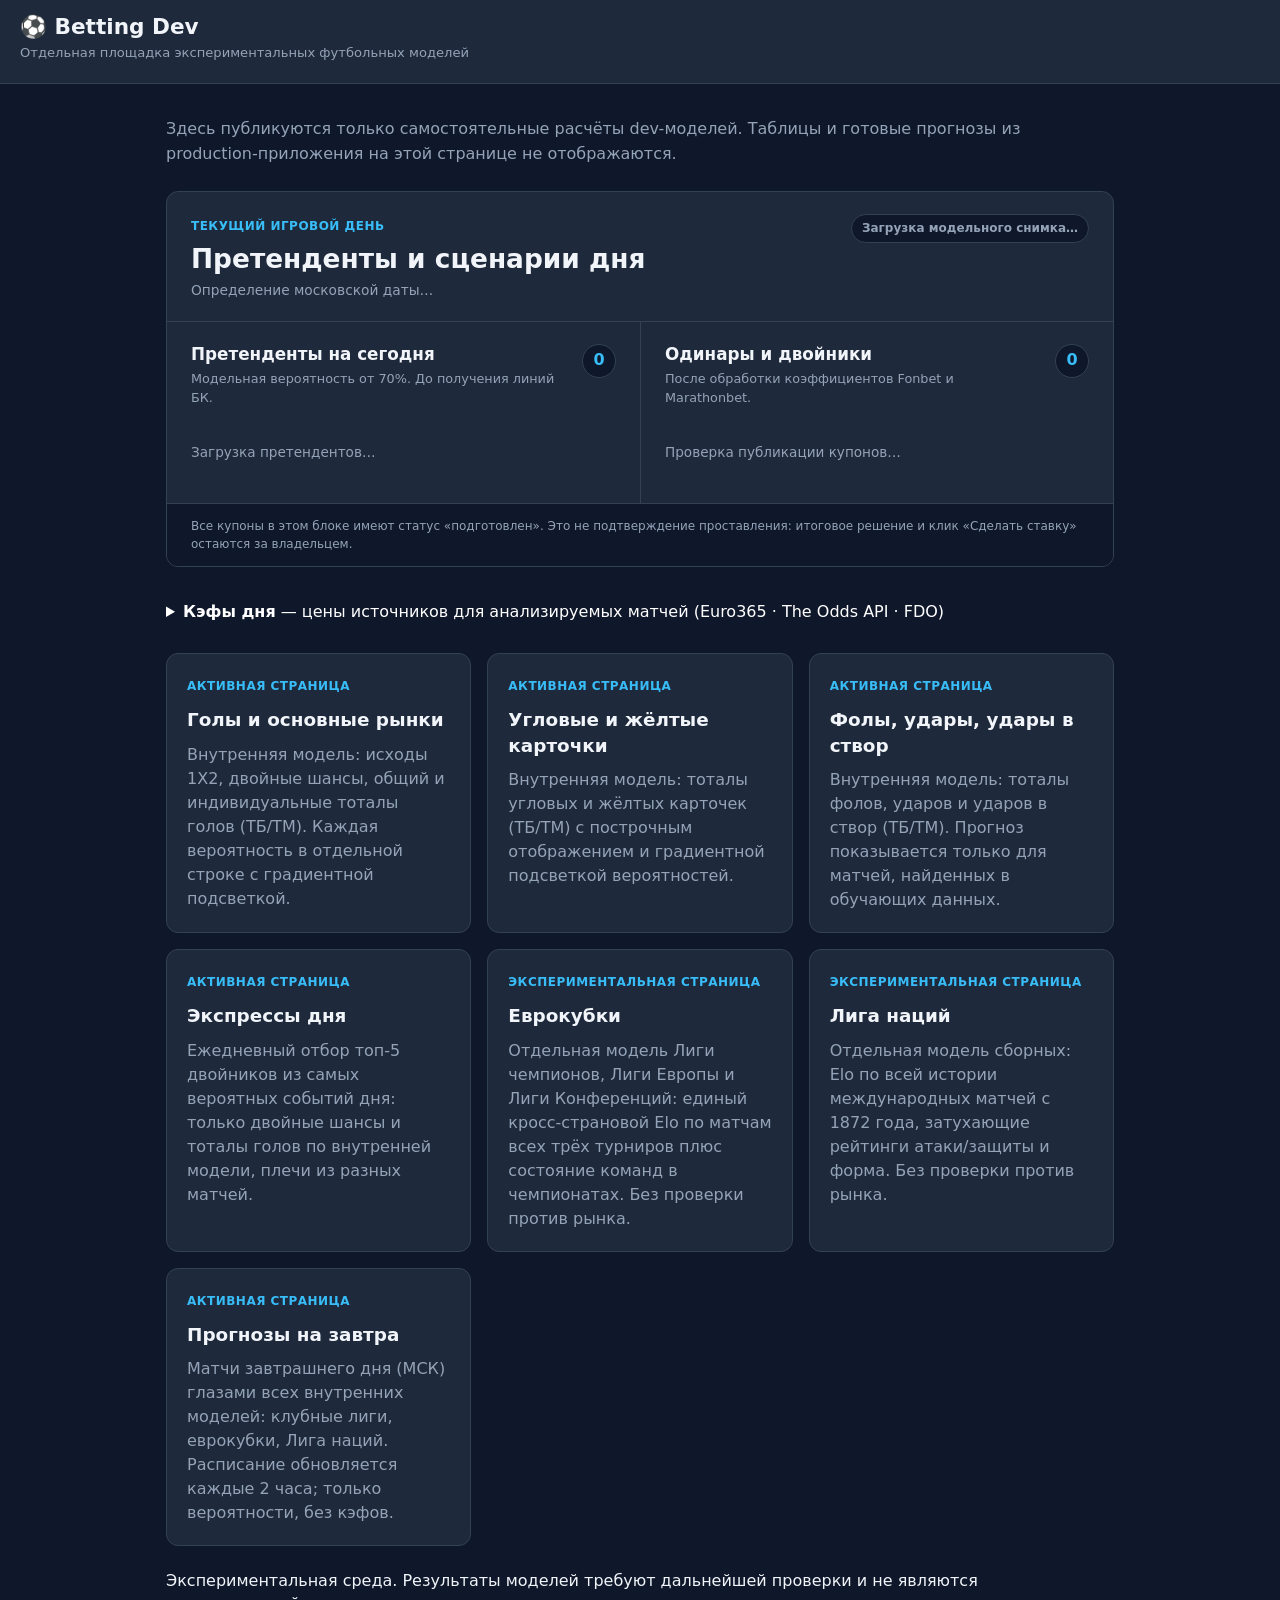
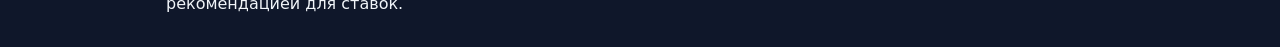
==== index.html @ be699c2d "feat: publish daily candidates and prepared coupons" ====
<!DOCTYPE html>
<html lang="ru">
<head>
  <meta charset="UTF-8" />
  <meta name="viewport" content="width=device-width, initial-scale=1.0" />
  <title>Betting Dev — экспериментальные модели</title>
  <link rel="icon" href="data:image/svg+xml,%3Csvg xmlns='http://www.w3.org/2000/svg' viewBox='0 0 64 64'%3E%3Crect width='64' height='64' rx='14' fill='%231e293b'/%3E%3Cpath d='M32 10 50 23 43 45H21L14 23Z' fill='none' stroke='%2338bdf8' stroke-width='5'/%3E%3Ccircle cx='32' cy='32' r='6' fill='%234ade80'/%3E%3C/svg%3E" />
  <link rel="stylesheet" href="styles.css" />
  <link rel="stylesheet" href="daily-board.css" />
  <style>
    .dev-home{max-width:980px;margin:32px auto;padding:0 16px}
    .dev-intro{color:var(--text-muted);line-height:1.6}
    .dev-grid{display:grid;grid-template-columns:repeat(auto-fit,minmax(260px,1fr));gap:16px;margin:24px 0}
    .dev-card{display:block;padding:20px;border:1px solid var(--border);border-radius:12px;background:var(--surface);color:var(--text);text-decoration:none}
    .dev-card:hover{border-color:var(--accent)}
    .dev-card h2{margin:0 0 10px;font-size:1.15rem}
    .dev-card p{margin:0;color:var(--text-muted);line-height:1.5}
    .dev-label{display:inline-block;margin-bottom:12px;font-size:.75rem;font-weight:700;letter-spacing:.04em;text-transform:uppercase;color:var(--accent)}
    .day-odds{margin:8px 0 24px;color:#fff}
    .day-odds summary{cursor:pointer;padding:6px 0;color:#fff}
    .day-odds .note{color:#fff;font-size:.88rem;line-height:1.5}
    .day-odds .wrap{overflow-x:auto;margin-top:10px}
    .day-odds .tbl{width:100%;min-width:760px;border-collapse:collapse;font-size:12px}
    .day-odds .tbl th{background:var(--surface-alt);color:#fff;padding:8px;text-align:left;white-space:normal;line-height:1.25}
    .day-odds .tbl td{background:var(--surface);color:#fff;border:1px solid var(--border);padding:8px;white-space:pre-line;overflow-wrap:anywhere}
    .day-odds .tbl td.probability-cell{padding:4px 6px;font-variant-numeric:tabular-nums;white-space:normal}
    .day-odds .tbl .probability-line{display:block;padding:2px 5px;margin:1px 0;border-radius:3px;line-height:1.35;white-space:nowrap}
  </style>
</head>
<body>
  <header class="app-header">
    <h1>⚽ Betting Dev</h1>
    <p class="subtitle">Отдельная площадка экспериментальных футбольных моделей</p>
  </header>
  <main class="dev-home">
    <p class="dev-intro">Здесь публикуются только самостоятельные расчёты dev-моделей. Таблицы и готовые прогнозы из production-приложения на этой странице не отображаются.</p>
    <section id="daily-board" class="daily-board" aria-labelledby="daily-board-title">
      <div class="daily-board__header">
        <div>
          <span class="dev-label">Текущий игровой день</span>
          <h2 id="daily-board-title">Претенденты и сценарии дня</h2>
          <p id="daily-board-date" class="daily-board__date">Определение московской даты…</p>
        </div>
        <span id="daily-board-status" class="daily-board__status is-loading" role="status">Загрузка модельного снимка…</span>
      </div>
      <div class="daily-board__grid">
        <section class="daily-panel" aria-labelledby="daily-candidates-title">
          <div class="daily-panel__header">
            <div>
              <h3 id="daily-candidates-title">Претенденты на сегодня</h3>
              <p>Модельная вероятность от 70%. До получения линий БК.</p>
            </div>
            <span class="daily-panel__count" aria-label="Количество претендентов"><strong id="daily-candidates-count">0</strong></span>
          </div>
          <p id="daily-candidates-empty" class="daily-empty">Загрузка претендентов…</p>
          <div id="daily-candidates-list" class="daily-list" tabindex="0" role="region" aria-label="Список претендентов текущего дня" hidden></div>
        </section>
        <section class="daily-panel" aria-labelledby="daily-coupons-title">
          <div class="daily-panel__header">
            <div>
              <h3 id="daily-coupons-title">Одинары и двойники</h3>
              <p>После обработки коэффициентов Fonbet и Marathonbet.</p>
            </div>
            <span class="daily-panel__count" aria-label="Количество подготовленных купонов"><strong id="daily-coupons-count">0</strong></span>
          </div>
          <p id="daily-coupons-empty" class="daily-empty">Проверка публикации купонов…</p>
          <p id="daily-coupons-warning" class="daily-warning" role="alert" hidden></p>
          <div id="daily-coupons-list" class="daily-list" tabindex="0" role="region" aria-label="Подготовленные одинары и двойники" hidden></div>
        </section>
      </div>
      <p class="daily-board__note">Все купоны в этом блоке имеют статус «подготовлен». Это не подтверждение проставления: итоговое решение и клик «Сделать ставку» остаются за владельцем.</p>
    </section>
    <details id="day-odds-block" class="day-odds"><summary><strong>Кэфы дня</strong> — цены источников для анализируемых матчей (Euro365 · The Odds API · FDO)</summary>
    <p class="note"><span id="day-odds-status">Загрузка кэфов…</span> <span id="day-odds-count"></span><br>E365 — текущая интрадей-цена одного букмекера Euro365 (1X2 · Х · П2, двойные шансы, тоталы ТБ/ТМ); TOA — лучшая цена (Max) The Odds API по европейским букмекерам (только тоталы, только клубные лиги дня; консенсус Avg — в подсказке по наведению); FDO — консенсус открытия рынка football-data.co.uk (Avg), справочно: снимок после открытия, цены могли уйти. Показаны только основные линии тоталов (1.5 / 2.5 / 3.5). Цены справочные: в расчёт вероятностей модели они не входят. Матч без единой цены не показывается.</p>
    <div class="wrap"><table class="tbl"><thead><tr><th>Время МСК</th><th>Турнир</th><th>Матч</th><th>1X2</th><th>Двойные шансы (E365)</th><th>Тоталы ТБ/ТМ</th></tr></thead><tbody id="day-odds-rows"></tbody></table></div><p id="day-odds-empty" class="note" hidden>Сегодня нет анализируемых матчей с доступными кэфами.</p>
    </details>
    <div class="dev-grid">
      <a class="dev-card" href="./goals-model.html">
        <span class="dev-label">Активная страница</span>
        <h2>Голы и основные рынки</h2>
        <p>Внутренняя модель: исходы 1X2, двойные шансы, общий и индивидуальные тоталы голов (ТБ/ТМ). Каждая вероятность в отдельной строке с градиентной подсветкой.</p>
      </a>
      <a class="dev-card" href="./model-v1.html">
        <span class="dev-label">Активная страница</span>
        <h2>Угловые и жёлтые карточки</h2>
        <p>Внутренняя модель: тоталы угловых и жёлтых карточек (ТБ/ТМ) с построчным отображением и градиентной подсветкой вероятностей.</p>
      </a>
      <a class="dev-card" href="./stats-model.html">
        <span class="dev-label">Активная страница</span>
        <h2>Фолы, удары, удары в створ</h2>
        <p>Внутренняя модель: тоталы фолов, ударов и ударов в створ (ТБ/ТМ). Прогноз показывается только для матчей, найденных в обучающих данных.</p>
      </a>
      <a class="dev-card" href="./express-model.html">
        <span class="dev-label">Активная страница</span>
        <h2>Экспрессы дня</h2>
        <p>Ежедневный отбор топ-5 двойников из самых вероятных событий дня: только двойные шансы и тоталы голов по внутренней модели, плечи из разных матчей.</p>
      </a>
      <a class="dev-card" href="./euro-model.html">
        <span class="dev-label">Экспериментальная страница</span>
        <h2>Еврокубки</h2>
        <p>Отдельная модель Лиги чемпионов, Лиги Европы и Лиги Конференций: единый кросс-страновой Elo по матчам всех трёх турниров плюс состояние команд в чемпионатах. Без проверки против рынка.</p>
      </a>
      <a class="dev-card" href="./nt-model.html">
        <span class="dev-label">Экспериментальная страница</span>
        <h2>Лига наций</h2>
        <p>Отдельная модель сборных: Elo по всей истории международных матчей с 1872 года, затухающие рейтинги атаки/защиты и форма. Без проверки против рынка.</p>
      </a>
      <a class="dev-card" href="./tomorrow-model.html">
        <span class="dev-label">Активная страница</span>
        <h2>Прогнозы на завтра</h2>
        <p>Матчи завтрашнего дня (МСК) глазами всех внутренних моделей: клубные лиги, еврокубки, Лига наций. Расписание обновляется каждые 2 часа; только вероятности, без кэфов.</p>
      </a>
    </div>
    <p class="markets-note">Экспериментальная среда. Результаты моделей требуют дальнейшей проверки и не являются рекомендацией для ставок.</p>
  </main>
  <script src="goals-internal-model.js"></script>
  <script src="internal-model.js"></script>
  <script src="stats-internal-model.js"></script>
  <script src="nt-internal-model.js"></script>
  <script src="euro-internal-model.js"></script>
  <script src="express-model.js"></script>
  <script src="day-odds.js"></script>
  <script src="daily-board.js"></script>
</body>
</html>
---- styles.css ----
:root {
    --bg: #0f172a;
    --surface: #1e293b;
    --surface-alt: #334155;
    --text: #f1f5f9;
    --text-muted: #94a3b8;
    --accent: #38bdf8;
    --accent-hover: #0ea5e9;
    --success: #4ade80;
    --warning: #fbbf24;
    --danger: #f87171;
    --border: #334155;
    --radius: 10px;
}

* {
    margin: 0;
    padding: 0;
    box-sizing: border-box;
}

body {
    font-family: 'Segoe UI', system-ui, -apple-system, sans-serif;
    background: var(--bg);
    color: var(--text);
    line-height: 1.4;
    min-height: 100vh;
}

.app-header {
    background: var(--surface);
    padding: 12px 20px;
    border-bottom: 1px solid var(--border);
    position: relative;
    z-index: 10;
}

.app-header h1 {
    font-size: 1.35rem;
    margin-bottom: 2px;
}

.subtitle {
    color: var(--text-muted);
    font-size: 0.82rem;
    margin-bottom: 8px;
}

.status-bar {
    display: flex;
    align-items: center;
    gap: 8px;
    flex-wrap: wrap;
}

.status-badge {
    padding: 3px 10px;
    border-radius: 999px;
    font-size: 0.75rem;
    font-weight: 600;
    background: var(--surface-alt);
    color: var(--text-muted);
}

.status-badge.ok {
    background: rgba(74, 222, 128, 0.15);
    color: var(--success);
}

.status-badge.error {
    background: rgba(248, 113, 113, 0.15);
    color: var(--danger);
}

.refresh-btn {
    margin-left: auto;
    padding: 6px 14px;
    background: var(--accent);
    color: #0f172a;
    border: none;
    border-radius: 8px;
    font-weight: 600;
    cursor: pointer;
    transition: background 0.2s;
}

.refresh-btn:hover { background: var(--accent-hover); }
.refresh-btn:disabled { opacity: 0.6; cursor: wait; }

main {
    width: 100%;
    max-width: none;
    margin: 0 auto;
    padding: 12px 16px;
}

.loading {
    display: flex;
    flex-direction: column;
    align-items: center;
    padding: 3rem;
    gap: 1rem;
}

.spinner {
    width: 40px;
    height: 40px;
    border: 4px solid var(--surface-alt);
    border-top-color: var(--accent);
    border-radius: 50%;
    animation: spin 0.8s linear infinite;
}

@keyframes spin { to { transform: rotate(360deg); } }

.error-container {
    background: rgba(248, 113, 113, 0.1);
    border: 1px solid var(--danger);
    border-radius: var(--radius);
    padding: 10px 14px;
    margin-bottom: 12px;
    color: var(--danger);
}

.table-wrapper {
    width: 100%;
    max-width: 100%;
    /* Avoid creating an overflow scroll container: it prevents sticky table headers
       from following the page scroll in several browsers. */
    overflow: visible;
    border-radius: 8px;
    border: 1px solid var(--border);
}

table {
    width: 100%;
    table-layout: fixed;
    border-collapse: collapse;
    background: var(--surface);
    font-size: 12px;
}

/* Column proportions for the 11 visible columns. */
th:nth-child(1), td:nth-child(1) { width: 9%; }
th:nth-child(2), td:nth-child(2) { width: 8%; }
th:nth-child(3), td:nth-child(3) { width: 8%; }
th:nth-child(4), td:nth-child(4) { width: 8%; }
th:nth-child(5), td:nth-child(5) { width: 15%; }
th:nth-child(6), td:nth-child(6) { width: 8%; }
th:nth-child(7), td:nth-child(7) { width: 8%; }
th:nth-child(8), td:nth-child(8) { width: 8%; }
th:nth-child(9), td:nth-child(9) { width: 8%; }
th:nth-child(10), td:nth-child(10) { width: 8%; }
th:nth-child(11), td:nth-child(11) { width: 12%; }

thead { background: var(--surface-alt); }

th {
    position: sticky;
    top: 0;
    z-index: 5;
    background: var(--surface-alt);
    padding: 8px 7px;
    text-align: left;
    font-weight: 600;
    color: var(--text-muted);
    white-space: nowrap;
    overflow-wrap: normal;
    cursor: pointer;
    user-select: none;
    line-height: 1.2;
}

th:hover { color: var(--text); }
th[data-sort]::after { content: ' ↕'; opacity: 0.4; }

td {
    padding: 7px;
    border-top: 1px solid var(--border);
    white-space: normal;
    overflow-wrap: anywhere;
    vertical-align: top;
    line-height: 1.25;
}

tbody tr:hover { background: rgba(56, 189, 248, 0.05); }

.prediction-cell {
    font-weight: 600;
    color: var(--accent);
    font-variant-numeric: tabular-nums;
}

.source-cell {
    font-size: 11px;
    color: var(--text-muted);
}

.empty-state {
    text-align: center;
    padding: 2rem;
    color: var(--text-muted);
}

.hidden { display: none !important; }

footer {
    text-align: center;
    padding: 12px;
    color: var(--text-muted);
    font-size: 0.8rem;
}

footer a { color: var(--accent); text-decoration: none; }

@media (min-width: 1500px) {
    table { font-size: 13px; }
    th, td { padding: 8px 9px; }
}

@media (max-width: 1100px) {
    main { padding: 8px; }
    table { font-size: 11px; }
    th, td { padding: 5px 4px; }
}

@media (max-width: 700px) {
    .app-header { padding: 10px; }
    .app-header h1 { font-size: 1.1rem; }
    main { padding: 6px; }
    table { font-size: 10px; }
    th, td { padding: 4px 3px; }
    th[data-sort]::after { content: ''; }
}


/* Row background is set from the strongest probability in JavaScript. */
tbody tr.high-probability-row {
    transition: background-color 160ms ease;
}

tbody tr.high-probability-row td {
    color: inherit;
    border-top-color: rgba(20, 83, 45, 0.2);
}

tbody tr.high-probability-row .prediction-cell,
tbody tr.high-probability-row .source-cell {
    color: inherit;
}

tbody tr.high-probability-row:hover {
    filter: brightness(0.96);
}

.result-cell {
    font-weight: 700;
    white-space: nowrap;
    overflow-wrap: normal;
    font-variant-numeric: tabular-nums;
}

.source-filter-bar {
    display: flex;
    align-items: center;
    gap: 8px;
    flex-wrap: wrap;
    margin: 0 0 10px;
}

.source-filter-btn {
    border: 1px solid var(--border);
    border-radius: 8px;
    padding: 8px 14px;
    background: var(--surface);
    color: var(--text);
    font: inherit;
    font-weight: 600;
    cursor: pointer;
    transition: background 0.15s ease, border-color 0.15s ease;
}

.source-filter-btn:hover {
    border-color: var(--accent);
}

.source-filter-btn.active {
    background: var(--accent);
    border-color: var(--accent);
    color: #0f172a;
}

@media (max-width: 700px) {
    .source-filter-bar { gap: 6px; }
    .source-filter-btn { padding: 7px 10px; font-size: 11px; }
}


/* Make all text in the forecast table black for readability. */
table,
table td,
table .prediction-cell,
table .source-cell,
tbody tr.high-probability-row td,
tbody tr.high-probability-row .prediction-cell,
tbody tr.high-probability-row .source-cell {
    color: #000 !important;
}

/* Keep table header text white. */
table th,
table th:hover {
    color: #fff !important;
}
---- daily-board.css ----
.daily-board {
    margin: 24px 0 28px;
    overflow: hidden;
    border: 1px solid var(--border);
    border-radius: 12px;
    background: var(--surface);
}

.daily-board [hidden] {
    display: none !important;
}

.daily-board__header {
    display: flex;
    align-items: flex-start;
    justify-content: space-between;
    gap: 20px;
    padding: 22px 24px 20px;
    border-bottom: 1px solid var(--border);
}

.daily-board__header .dev-label {
    margin-bottom: 8px;
}

.daily-board__header h2 {
    font-size: clamp(1.25rem, 2.5vw, 1.65rem);
    line-height: 1.2;
}

.daily-board__date {
    margin-top: 7px;
    color: var(--text-muted);
    font-size: 0.86rem;
}

.daily-board__status {
    flex: 0 0 auto;
    padding: 5px 10px;
    border: 1px solid var(--border);
    border-radius: 999px;
    color: var(--text-muted);
    background: var(--bg);
    font-size: 0.75rem;
    font-weight: 600;
    white-space: nowrap;
}

.daily-board__status.is-ready {
    border-color: rgba(74, 222, 128, 0.35);
    color: var(--success);
}

.daily-board__status.is-warning {
    border-color: rgba(251, 191, 36, 0.4);
    color: var(--warning);
}

.daily-board__grid {
    display: grid;
    grid-template-columns: repeat(2, minmax(0, 1fr));
}

.daily-panel {
    min-width: 0;
    padding: 22px 24px 24px;
}

.daily-panel + .daily-panel {
    border-left: 1px solid var(--border);
}

.daily-panel__header {
    display: flex;
    align-items: flex-start;
    justify-content: space-between;
    gap: 16px;
    min-height: 66px;
    margin-bottom: 16px;
}

.daily-panel__header h3 {
    font-size: 1.05rem;
    line-height: 1.3;
}

.daily-panel__header p {
    margin-top: 5px;
    color: var(--text-muted);
    font-size: 0.8rem;
    line-height: 1.45;
}

.daily-panel__count {
    display: grid;
    place-items: center;
    flex: 0 0 34px;
    height: 34px;
    border: 1px solid var(--border);
    border-radius: 50%;
    color: var(--accent);
    background: var(--bg);
    font-variant-numeric: tabular-nums;
}

.daily-list {
    display: grid;
    gap: 0;
    max-height: 560px;
    overflow-y: auto;
    overscroll-behavior: contain;
    scrollbar-color: var(--surface-alt) transparent;
}

.daily-list:focus-visible {
    outline: 2px solid var(--accent);
    outline-offset: 4px;
}

.daily-row {
    padding: 15px 2px;
    border-top: 1px solid var(--border);
}

.daily-row:first-child {
    padding-top: 4px;
    border-top: 0;
}

.daily-row__meta,
.coupon__header,
.coupon-leg__heading {
    display: flex;
    align-items: baseline;
    justify-content: space-between;
    gap: 12px;
}

.daily-row__meta {
    color: var(--text-muted);
    font-size: 0.73rem;
}

.daily-row__meta span {
    color: var(--accent);
    font-weight: 600;
}

.daily-row__match {
    margin-top: 7px;
    font-size: 0.94rem;
    line-height: 1.35;
    overflow-wrap: anywhere;
}

.daily-row__league {
    margin-top: 3px;
    color: var(--text-muted);
    font-size: 0.75rem;
    overflow-wrap: anywhere;
}

.daily-row__market,
.coupon__metrics {
    display: flex;
    align-items: center;
    flex-wrap: wrap;
    gap: 8px 16px;
    margin-top: 11px;
}

.daily-row__market > strong {
    margin-right: auto;
    color: var(--text);
    font-size: 0.9rem;
}

.daily-metric {
    display: inline-flex;
    align-items: baseline;
    gap: 5px;
    font-variant-numeric: tabular-nums;
    white-space: nowrap;
}

.daily-metric__label {
    color: var(--text-muted);
    font-size: 0.7rem;
}

.daily-metric strong {
    color: var(--text);
    font-size: 0.82rem;
}

.daily-row__status {
    margin-top: 9px;
    color: var(--text-muted);
    font-size: 0.7rem;
}

.daily-empty,
.daily-warning {
    padding: 16px 0;
    color: var(--text-muted);
    font-size: 0.85rem;
    line-height: 1.55;
}

.daily-warning {
    padding: 10px 12px;
    border-left: 2px solid var(--warning);
    color: var(--warning);
    background: rgba(251, 191, 36, 0.06);
}

.daily-board__note {
    padding: 13px 24px;
    border-top: 1px solid var(--border);
    color: var(--text-muted);
    background: var(--bg);
    font-size: 0.75rem;
    line-height: 1.5;
}

.coupon {
    padding: 16px 0 18px;
    border-top: 1px solid var(--border);
}

.coupon:first-child {
    padding-top: 2px;
    border-top: 0;
}

.coupon__header h4 {
    font-size: 0.98rem;
}

.coupon__status {
    color: var(--warning);
    font-size: 0.7rem;
    font-weight: 600;
    text-align: right;
}

.coupon__metrics {
    padding-bottom: 12px;
    border-bottom: 1px dashed var(--border);
}

.coupon-legs {
    list-style: none;
}

.coupon-leg {
    padding-top: 13px;
}

.coupon-leg__heading strong,
.coupon-leg__heading span {
    font-size: 0.82rem;
    overflow-wrap: anywhere;
}

.coupon-leg__heading span {
    flex: 0 0 auto;
    color: var(--accent);
}

.coupon-leg__meta {
    margin-top: 4px;
    color: var(--text-muted);
    font-size: 0.72rem;
}

.coupon-leg .daily-row__market {
    margin-top: 7px;
}

@media (max-width: 760px) {
    .daily-board__header {
        display: block;
        padding: 18px;
    }

    .daily-board__status {
        display: inline-block;
        margin-top: 14px;
        white-space: normal;
    }

    .daily-board__grid {
        grid-template-columns: minmax(0, 1fr);
    }

    .daily-panel {
        padding: 18px;
    }

    .daily-panel + .daily-panel {
        border-top: 1px solid var(--border);
        border-left: 0;
    }

    .daily-panel__header {
        min-height: 0;
    }

    .daily-list {
        max-height: 480px;
    }

    .daily-board__note {
        padding: 13px 18px;
    }
}

@media (max-width: 390px) {
    .daily-row__market > strong {
        flex-basis: 100%;
    }

    .coupon__header,
    .coupon-leg__heading {
        align-items: flex-start;
        flex-direction: column;
        gap: 5px;
    }

    .coupon__status {
        text-align: left;
    }
}
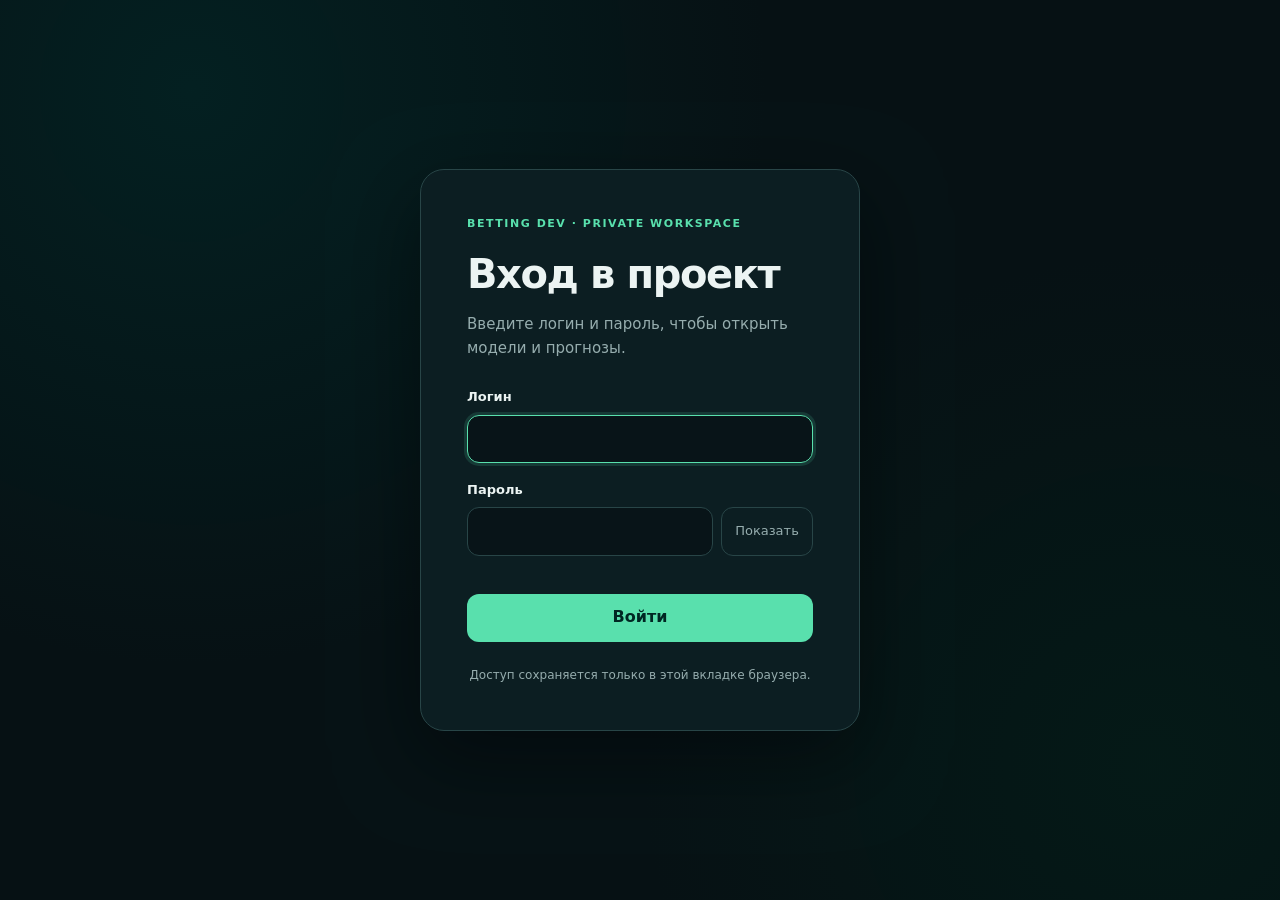
==== commit 9f654453: "feat: protect dashboard and tournament pages" ====
--- a/index.html
+++ b/index.html
@@ -3,6 +3,9 @@
 <head>
   <meta charset="UTF-8" />
   <meta name="viewport" content="width=device-width, initial-scale=1.0" />
+  <script>document.documentElement.classList.add('access-pending');</script>
+  <script src="access-gate.js"></script>
+  <link rel="stylesheet" href="access-gate.css" />
   <title>Betting Dev — экспериментальные модели</title>
   <link rel="icon" href="data:image/svg+xml,%3Csvg xmlns='http://www.w3.org/2000/svg' viewBox='0 0 64 64'%3E%3Crect width='64' height='64' rx='14' fill='%231e293b'/%3E%3Cpath d='M32 10 50 23 43 45H21L14 23Z' fill='none' stroke='%2338bdf8' stroke-width='5'/%3E%3Ccircle cx='32' cy='32' r='6' fill='%234ade80'/%3E%3C/svg%3E" />
   <link rel="stylesheet" href="styles.css" />
--- a/access-gate.css
+++ b/access-gate.css
@@ -0,0 +1,207 @@
+:root {
+  --access-bg: oklch(0.17 0.018 215);
+  --access-card: oklch(0.22 0.025 215);
+  --access-line: oklch(0.37 0.035 200);
+  --access-text: oklch(0.96 0.008 190);
+  --access-muted: oklch(0.73 0.025 200);
+  --access-accent: oklch(0.82 0.14 165);
+  --access-accent-dark: oklch(0.24 0.055 185);
+  --access-error: oklch(0.76 0.15 25);
+}
+
+html.access-pending body > :not(.access-gate),
+html.access-locked body > :not(.access-gate) {
+  display: none !important;
+}
+
+html.access-locked body {
+  overflow: hidden;
+}
+
+.access-gate {
+  position: fixed;
+  inset: 0;
+  z-index: 100;
+  display: grid;
+  place-items: center;
+  min-height: 100dvh;
+  padding: 24px;
+  overflow-y: auto;
+  color: var(--access-text);
+  background:
+    radial-gradient(circle at 15% 10%, oklch(0.32 0.07 190 / 0.34), transparent 36rem),
+    radial-gradient(circle at 90% 85%, oklch(0.3 0.09 165 / 0.2), transparent 32rem),
+    var(--access-bg);
+  font-family: Inter, ui-sans-serif, system-ui, -apple-system, BlinkMacSystemFont, "Segoe UI", sans-serif;
+}
+
+.access-card {
+  width: min(100%, 440px);
+  padding: clamp(28px, 5vw, 46px);
+  border: 1px solid var(--access-line);
+  border-radius: 24px;
+  background: var(--access-card);
+  box-shadow: 0 28px 80px oklch(0.08 0.02 220 / 0.46);
+}
+
+.access-kicker {
+  margin: 0 0 22px;
+  color: var(--access-accent);
+  font-size: 11px;
+  font-weight: 750;
+  letter-spacing: 0.14em;
+}
+
+.access-card h1 {
+  margin: 0;
+  font-size: clamp(30px, 7vw, 40px);
+  line-height: 1.08;
+  letter-spacing: -0.035em;
+}
+
+.access-description {
+  margin: 16px 0 28px;
+  color: var(--access-muted);
+  font-size: 15px;
+  line-height: 1.6;
+}
+
+.access-label {
+  display: block;
+  margin: 18px 0 8px;
+  font-size: 13px;
+  font-weight: 650;
+}
+
+.access-input {
+  box-sizing: border-box;
+  width: 100%;
+  min-height: 48px;
+  padding: 12px 14px;
+  border: 1px solid var(--access-line);
+  border-radius: 12px;
+  outline: none;
+  color: var(--access-text);
+  background: oklch(0.17 0.018 215 / 0.7);
+  font: inherit;
+  font-size: 16px;
+  transition: border-color 160ms ease, box-shadow 160ms ease;
+}
+
+.access-input:focus {
+  border-color: var(--access-accent);
+  box-shadow: 0 0 0 3px oklch(0.82 0.14 165 / 0.14);
+}
+
+.access-password-row {
+  display: grid;
+  grid-template-columns: minmax(0, 1fr) auto;
+  gap: 8px;
+}
+
+.access-toggle {
+  min-width: 92px;
+  padding: 0 12px;
+  border: 1px solid var(--access-line);
+  border-radius: 12px;
+  color: var(--access-muted);
+  background: transparent;
+  font: inherit;
+  font-size: 13px;
+  cursor: pointer;
+}
+
+.access-toggle:hover {
+  color: var(--access-text);
+  border-color: var(--access-muted);
+}
+
+.access-error {
+  min-height: 22px;
+  margin: 12px 0 4px;
+  color: var(--access-error);
+  font-size: 13px;
+  line-height: 1.55;
+}
+
+.access-submit {
+  width: 100%;
+  min-height: 48px;
+  padding: 12px 18px;
+  border: 0;
+  border-radius: 12px;
+  color: var(--access-accent-dark);
+  background: var(--access-accent);
+  font: inherit;
+  font-weight: 750;
+  cursor: pointer;
+  transition: transform 160ms ease, filter 160ms ease;
+}
+
+.access-submit:hover {
+  filter: brightness(1.06);
+  transform: translateY(-1px);
+}
+
+.access-submit:disabled {
+  cursor: wait;
+  opacity: 0.7;
+  transform: none;
+}
+
+.access-toggle:focus-visible,
+.access-submit:focus-visible,
+.access-logout:focus-visible {
+  outline: 3px solid var(--access-accent);
+  outline-offset: 3px;
+}
+
+.access-note {
+  margin: 24px 0 0;
+  color: var(--access-muted);
+  font-size: 12px;
+  line-height: 1.55;
+  text-align: center;
+}
+
+.access-logout {
+  position: fixed;
+  right: 16px;
+  bottom: 16px;
+  z-index: 90;
+  min-height: 44px;
+  padding: 10px 18px;
+  border: 1px solid var(--access-line);
+  border-radius: 999px;
+  color: var(--access-text);
+  background: var(--access-card);
+  box-shadow: 0 8px 28px oklch(0.08 0.02 220 / 0.28);
+  font: 600 14px/1.2 Inter, ui-sans-serif, system-ui, sans-serif;
+  cursor: pointer;
+}
+
+@media (max-width: 480px) {
+  .access-gate {
+    padding: 16px;
+  }
+
+  .access-card {
+    padding: 28px 22px;
+    border-radius: 20px;
+  }
+
+  .access-password-row {
+    grid-template-columns: minmax(0, 1fr) 84px;
+  }
+
+  .access-toggle {
+    min-width: 84px;
+  }
+}
+
+@media (prefers-reduced-motion: reduce) {
+  .access-input,
+  .access-submit {
+    transition: none;
+  }
+}
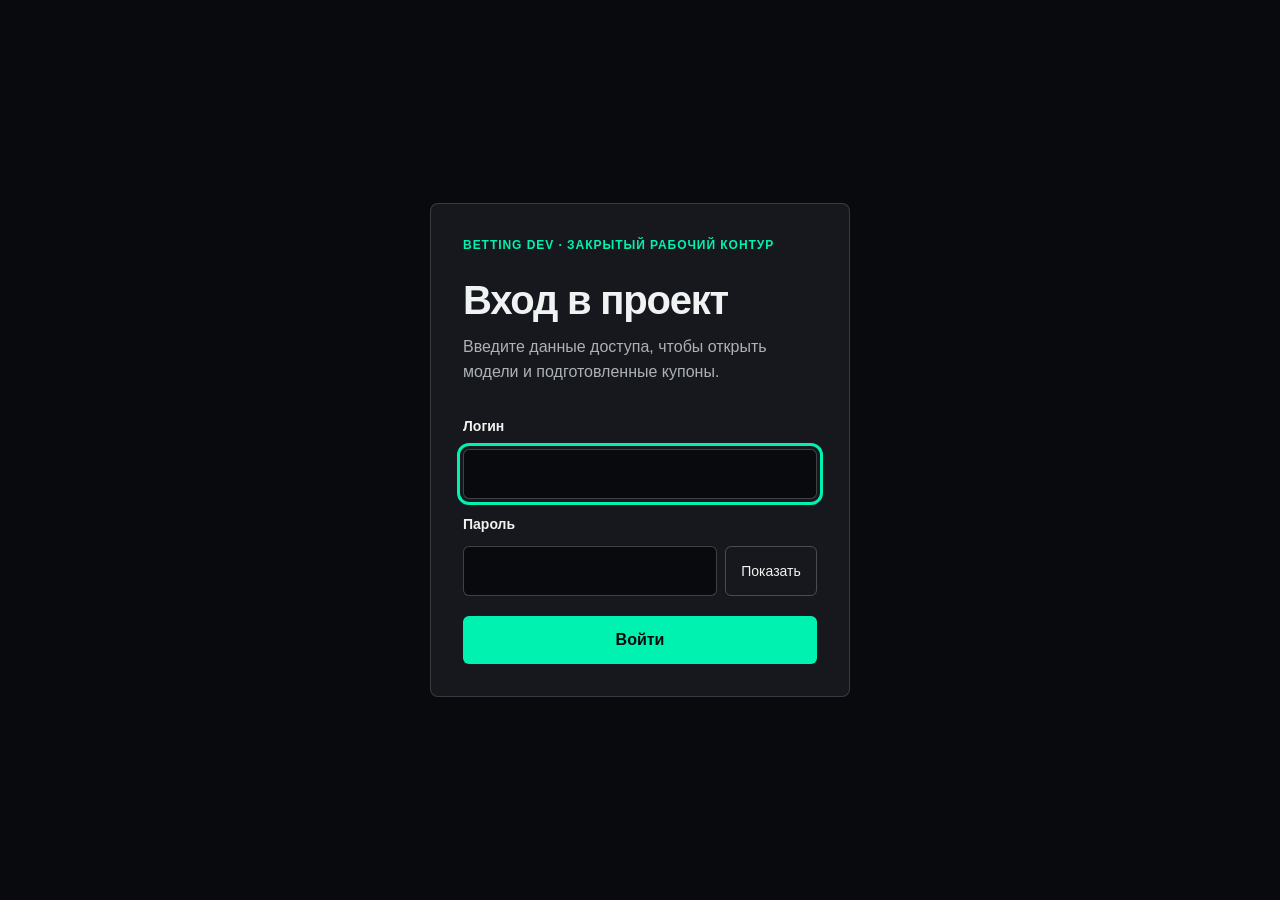
==== commit 22d2f19d: "Add dedicated coupon board page" ====
--- a/index.html
+++ b/index.html
@@ -9,7 +9,6 @@
   <title>Betting Dev — экспериментальные модели</title>
   <link rel="icon" href="data:image/svg+xml,%3Csvg xmlns='http://www.w3.org/2000/svg' viewBox='0 0 64 64'%3E%3Crect width='64' height='64' rx='14' fill='%231e293b'/%3E%3Cpath d='M32 10 50 23 43 45H21L14 23Z' fill='none' stroke='%2338bdf8' stroke-width='5'/%3E%3Ccircle cx='32' cy='32' r='6' fill='%234ade80'/%3E%3C/svg%3E" />
   <link rel="stylesheet" href="styles.css" />
-  <link rel="stylesheet" href="daily-board.css" />
   <style>
     .dev-home{max-width:980px;margin:32px auto;padding:0 16px}
     .dev-intro{color:var(--text-muted);line-height:1.6}
@@ -37,47 +36,16 @@
   </header>
   <main class="dev-home">
     <p class="dev-intro">Здесь публикуются только самостоятельные расчёты dev-моделей. Таблицы и готовые прогнозы из production-приложения на этой странице не отображаются.</p>
-    <section id="daily-board" class="daily-board" aria-labelledby="daily-board-title">
-      <div class="daily-board__header">
-        <div>
-          <span class="dev-label">Текущий игровой день</span>
-          <h2 id="daily-board-title">Претенденты и сценарии дня</h2>
-          <p id="daily-board-date" class="daily-board__date">Определение московской даты…</p>
-        </div>
-        <span id="daily-board-status" class="daily-board__status is-loading" role="status">Загрузка модельного снимка…</span>
-      </div>
-      <div class="daily-board__grid">
-        <section class="daily-panel" aria-labelledby="daily-candidates-title">
-          <div class="daily-panel__header">
-            <div>
-              <h3 id="daily-candidates-title">Претенденты на сегодня</h3>
-              <p>Модельная вероятность от 70%. До получения линий БК.</p>
-            </div>
-            <span class="daily-panel__count" aria-label="Количество претендентов"><strong id="daily-candidates-count">0</strong></span>
-          </div>
-          <p id="daily-candidates-empty" class="daily-empty">Загрузка претендентов…</p>
-          <div id="daily-candidates-list" class="daily-list" tabindex="0" role="region" aria-label="Список претендентов текущего дня" hidden></div>
-        </section>
-        <section class="daily-panel" aria-labelledby="daily-coupons-title">
-          <div class="daily-panel__header">
-            <div>
-              <h3 id="daily-coupons-title">Одинары и двойники</h3>
-              <p>После обработки коэффициентов Fonbet и Marathonbet.</p>
-            </div>
-            <span class="daily-panel__count" aria-label="Количество подготовленных купонов"><strong id="daily-coupons-count">0</strong></span>
-          </div>
-          <p id="daily-coupons-empty" class="daily-empty">Проверка публикации купонов…</p>
-          <p id="daily-coupons-warning" class="daily-warning" role="alert" hidden></p>
-          <div id="daily-coupons-list" class="daily-list" tabindex="0" role="region" aria-label="Подготовленные одинары и двойники" hidden></div>
-        </section>
-      </div>
-      <p class="daily-board__note">Все купоны в этом блоке имеют статус «подготовлен». Это не подтверждение проставления: итоговое решение и клик «Сделать ставку» остаются за владельцем.</p>
-    </section>
     <details id="day-odds-block" class="day-odds"><summary><strong>Кэфы дня</strong> — цены источников для анализируемых матчей (Euro365 · The Odds API · FDO)</summary>
     <p class="note"><span id="day-odds-status">Загрузка кэфов…</span> <span id="day-odds-count"></span><br>E365 — текущая интрадей-цена одного букмекера Euro365 (1X2 · Х · П2, двойные шансы, тоталы ТБ/ТМ); TOA — лучшая цена (Max) The Odds API по европейским букмекерам (только тоталы, только клубные лиги дня; консенсус Avg — в подсказке по наведению); FDO — консенсус открытия рынка football-data.co.uk (Avg), справочно: снимок после открытия, цены могли уйти. Показаны только основные линии тоталов (1.5 / 2.5 / 3.5). Цены справочные: в расчёт вероятностей модели они не входят. Матч без единой цены не показывается.</p>
     <div class="wrap"><table class="tbl"><thead><tr><th>Время МСК</th><th>Турнир</th><th>Матч</th><th>1X2</th><th>Двойные шансы (E365)</th><th>Тоталы ТБ/ТМ</th></tr></thead><tbody id="day-odds-rows"></tbody></table></div><p id="day-odds-empty" class="note" hidden>Сегодня нет анализируемых матчей с доступными кэфами.</p>
     </details>
     <div class="dev-grid">
+      <a class="dev-card" href="./coupons.html">
+        <span class="dev-label">Рабочий контур</span>
+        <h2>Претенденты и купоны</h2>
+        <p>Модельные претенденты текущего дня, подготовленные одинары и двойники, а также ручная отметка фактической ставки с суммой и типом «Деньги» или «Фрибет».</p>
+      </a>
       <a class="dev-card" href="./goals-model.html">
         <span class="dev-label">Активная страница</span>
         <h2>Голы и основные рынки</h2>
@@ -116,13 +84,6 @@
     </div>
     <p class="markets-note">Экспериментальная среда. Результаты моделей требуют дальнейшей проверки и не являются рекомендацией для ставок.</p>
   </main>
-  <script src="goals-internal-model.js"></script>
-  <script src="internal-model.js"></script>
-  <script src="stats-internal-model.js"></script>
-  <script src="nt-internal-model.js"></script>
-  <script src="euro-internal-model.js"></script>
-  <script src="express-model.js"></script>
   <script src="day-odds.js"></script>
-  <script src="daily-board.js"></script>
 </body>
 </html>
--- a/access-gate.css
+++ b/access-gate.css
@@ -1,12 +1,15 @@
 :root {
-  --access-bg: oklch(0.17 0.018 215);
-  --access-card: oklch(0.22 0.025 215);
-  --access-line: oklch(0.37 0.035 200);
-  --access-text: oklch(0.96 0.008 190);
-  --access-muted: oklch(0.73 0.025 200);
-  --access-accent: oklch(0.82 0.14 165);
-  --access-accent-dark: oklch(0.24 0.055 185);
-  --access-error: oklch(0.76 0.15 25);
+  --access-ink-950: oklch(0.145 0.008 260);
+  --access-ink-900: oklch(0.21 0.01 260);
+  --access-mint-400: oklch(0.85 0.18 165);
+  --access-text-100: oklch(0.96 0.005 165);
+  --access-text-400: oklch(0.76 0.01 260);
+  --access-danger-400: oklch(0.75 0.15 25);
+}
+
+html.access-pending,
+html.access-locked {
+  background: var(--access-ink-950);
 }
 
 html.access-pending body > :not(.access-gate),
@@ -19,6 +22,9 @@
 }
 
 .access-gate {
+  --access-bg: var(--access-ink-950);
+  --access-surface: var(--access-ink-900);
+  --access-accent: var(--access-mint-400);
   position: fixed;
   inset: 0;
   z-index: 100;
@@ -27,141 +33,129 @@
   min-height: 100dvh;
   padding: 24px;
   overflow-y: auto;
-  color: var(--access-text);
-  background:
-    radial-gradient(circle at 15% 10%, oklch(0.32 0.07 190 / 0.34), transparent 36rem),
-    radial-gradient(circle at 90% 85%, oklch(0.3 0.09 165 / 0.2), transparent 32rem),
-    var(--access-bg);
-  font-family: Inter, ui-sans-serif, system-ui, -apple-system, BlinkMacSystemFont, "Segoe UI", sans-serif;
+  background: var(--access-bg);
+  color: var(--access-text-100);
+  font-family: Arial, Helvetica, sans-serif;
 }
 
-.access-card {
-  width: min(100%, 440px);
-  padding: clamp(28px, 5vw, 46px);
-  border: 1px solid var(--access-line);
-  border-radius: 24px;
-  background: var(--access-card);
-  box-shadow: 0 28px 80px oklch(0.08 0.02 220 / 0.46);
+.access-gate__panel {
+  width: min(100%, 420px);
+  padding: 32px;
+  border: 1px solid color-mix(in oklch, var(--access-text-100) 16%, transparent);
+  border-radius: 8px;
+  background: var(--access-surface);
 }
 
-.access-kicker {
-  margin: 0 0 22px;
+.access-gate__label {
+  margin: 0 0 24px;
   color: var(--access-accent);
-  font-size: 11px;
-  font-weight: 750;
-  letter-spacing: 0.14em;
+  font-size: 12px;
+  font-weight: 700;
+  letter-spacing: 0.08em;
+  line-height: 1.5;
+  text-transform: uppercase;
 }
 
-.access-card h1 {
-  margin: 0;
-  font-size: clamp(30px, 7vw, 40px);
-  line-height: 1.08;
-  letter-spacing: -0.035em;
+.access-gate h1 {
+  margin: 0 0 12px;
+  font-size: clamp(28px, 7vw, 40px);
+  line-height: 1.1;
+  letter-spacing: -0.03em;
 }
 
-.access-description {
-  margin: 16px 0 28px;
-  color: var(--access-muted);
-  font-size: 15px;
+.access-gate__intro {
+  margin: 0 0 28px;
+  color: var(--access-text-400);
+  font-size: 16px;
   line-height: 1.6;
 }
 
-.access-label {
-  display: block;
-  margin: 18px 0 8px;
-  font-size: 13px;
-  font-weight: 650;
+.access-form {
+  display: grid;
+  gap: 12px;
 }
 
-.access-input {
+.access-form label {
+  margin-top: 4px;
+  font-size: 14px;
+  font-weight: 700;
+}
+
+.access-form input {
   box-sizing: border-box;
   width: 100%;
   min-height: 48px;
   padding: 12px 14px;
-  border: 1px solid var(--access-line);
-  border-radius: 12px;
+  border: 1px solid color-mix(in oklch, var(--access-text-100) 24%, transparent);
+  border-radius: 6px;
   outline: none;
-  color: var(--access-text);
-  background: oklch(0.17 0.018 215 / 0.7);
-  font: inherit;
+  background: var(--access-bg);
+  color: var(--access-text-100);
   font-size: 16px;
-  transition: border-color 160ms ease, box-shadow 160ms ease;
+  line-height: 1.5;
 }
 
-.access-input:focus {
-  border-color: var(--access-accent);
-  box-shadow: 0 0 0 3px oklch(0.82 0.14 165 / 0.14);
+.access-form input:focus-visible,
+.access-form button:focus-visible,
+.access-logout:focus-visible {
+  outline: 3px solid var(--access-accent);
+  outline-offset: 3px;
 }
 
-.access-password-row {
+.access-form__password {
   display: grid;
   grid-template-columns: minmax(0, 1fr) auto;
   gap: 8px;
 }
 
-.access-toggle {
+.access-form__toggle {
   min-width: 92px;
-  padding: 0 12px;
-  border: 1px solid var(--access-line);
-  border-radius: 12px;
-  color: var(--access-muted);
+  min-height: 48px;
+  padding: 0 14px;
+  border: 1px solid color-mix(in oklch, var(--access-text-100) 24%, transparent);
+  border-radius: 6px;
   background: transparent;
-  font: inherit;
-  font-size: 13px;
+  color: var(--access-text-100);
   cursor: pointer;
+  font-size: 14px;
 }
 
-.access-toggle:hover {
-  color: var(--access-text);
-  border-color: var(--access-muted);
+.access-form__toggle:hover {
+  border-color: var(--access-accent);
 }
 
-.access-error {
-  min-height: 22px;
-  margin: 12px 0 4px;
-  color: var(--access-error);
-  font-size: 13px;
-  line-height: 1.55;
+.access-form__error {
+  margin: 4px 0 0;
+  color: var(--access-danger-400);
+  font-size: 14px;
+  line-height: 1.5;
 }
 
-.access-submit {
-  width: 100%;
+.access-form__submit {
   min-height: 48px;
-  padding: 12px 18px;
+  margin-top: 8px;
+  padding: 12px 20px;
   border: 0;
-  border-radius: 12px;
-  color: var(--access-accent-dark);
+  border-radius: 6px;
   background: var(--access-accent);
-  font: inherit;
-  font-weight: 750;
+  color: var(--access-bg);
   cursor: pointer;
-  transition: transform 160ms ease, filter 160ms ease;
+  font-size: 16px;
+  font-weight: 700;
+  transition: opacity 160ms ease-out, transform 160ms ease-out;
 }
 
-.access-submit:hover {
-  filter: brightness(1.06);
+.access-form__submit:hover:not(:disabled) {
   transform: translateY(-1px);
 }
 
-.access-submit:disabled {
-  cursor: wait;
-  opacity: 0.7;
-  transform: none;
+.access-form__submit:active:not(:disabled) {
+  transform: translateY(0);
 }
 
-.access-toggle:focus-visible,
-.access-submit:focus-visible,
-.access-logout:focus-visible {
-  outline: 3px solid var(--access-accent);
-  outline-offset: 3px;
-}
-
-.access-note {
-  margin: 24px 0 0;
-  color: var(--access-muted);
-  font-size: 12px;
-  line-height: 1.55;
-  text-align: center;
+.access-form__submit:disabled {
+  cursor: wait;
+  opacity: 0.65;
 }
 
 .access-logout {
@@ -169,15 +163,21 @@
   right: 16px;
   bottom: 16px;
   z-index: 90;
+  min-width: 72px;
   min-height: 44px;
-  padding: 10px 18px;
-  border: 1px solid var(--access-line);
-  border-radius: 999px;
-  color: var(--access-text);
-  background: var(--access-card);
-  box-shadow: 0 8px 28px oklch(0.08 0.02 220 / 0.28);
-  font: 600 14px/1.2 Inter, ui-sans-serif, system-ui, sans-serif;
+  padding: 8px 14px;
+  border: 1px solid var(--access-ink-900);
+  border-radius: 6px;
+  background: var(--access-ink-950);
+  color: var(--access-text-100);
   cursor: pointer;
+  font-size: 14px;
+  opacity: 0.82;
+  transition: opacity 160ms ease-out;
+}
+
+.access-logout:hover {
+  opacity: 1;
 }
 
 @media (max-width: 480px) {
@@ -185,23 +185,14 @@
     padding: 16px;
   }
 
-  .access-card {
-    padding: 28px 22px;
-    border-radius: 20px;
-  }
-
-  .access-password-row {
-    grid-template-columns: minmax(0, 1fr) 84px;
-  }
-
-  .access-toggle {
-    min-width: 84px;
+  .access-gate__panel {
+    padding: 24px 20px;
   }
 }
 
 @media (prefers-reduced-motion: reduce) {
-  .access-input,
-  .access-submit {
+  .access-form__submit,
+  .access-logout {
     transition: none;
   }
 }
